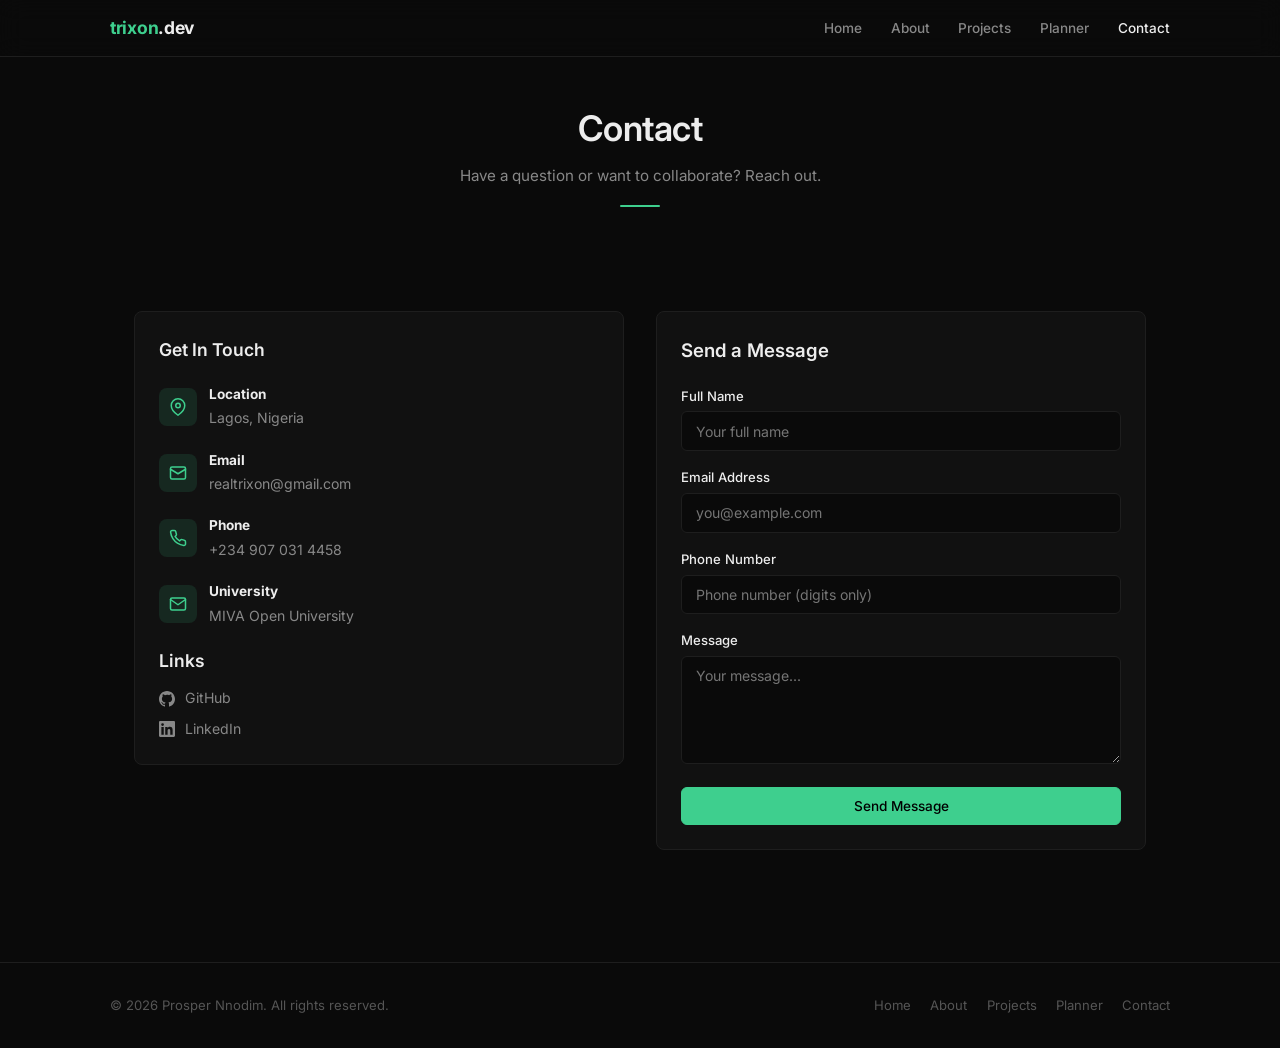
==== contact.html @ 30e281c2 "Initial commit of responsive portfolio" ====
<!DOCTYPE html>
<html lang="en">
<head>
  <meta charset="UTF-8">
  <meta name="viewport" content="width=device-width, initial-scale=1.0">
  <meta name="description" content="Contact Prosper Nnodim - send a message via the contact form.">
  <title>Prosper Nnodim | Contact</title>
  <link rel="stylesheet" href="style.css">
</head>
<body>
  <nav class="navbar" id="navbar">
    <div class="nav-container">
      <a href="index.html" class="nav-logo"><span>trixon</span>.dev</a>
      <ul class="nav-links" id="navLinks">
        <li><a href="index.html">Home</a></li>
        <li><a href="about.html">About</a></li>
        <li><a href="projects.html">Projects</a></li>
        <li><a href="planner.html">Planner</a></li>
        <li><a href="contact.html" class="active">Contact</a></li>
      </ul>
      <button class="hamburger" id="hamburger" aria-label="Toggle menu"><span></span><span></span><span></span></button>
    </div>
  </nav>

  <header class="page-hero">
    <h1>Contact</h1>
    <p>Have a question or want to collaborate? Reach out.</p>
    <div class="section-divider"></div>
  </header>

  <section class="section fade-in" id="contactSection">
    <div class="contact-grid">

      <div class="contact-info-card">
        <h3>Get In Touch</h3>

        <div class="info-item">
          <div class="info-icon">
            <svg viewBox="0 0 24 24"><path d="M21 10c0 7-9 13-9 13s-9-6-9-13a9 9 0 0 1 18 0z"/><circle cx="12" cy="10" r="3"/></svg>
          </div>
          <div>
            <strong>Location</strong>
            <p>Lagos, Nigeria</p>
          </div>
        </div>

        <div class="info-item">
          <div class="info-icon">
            <svg viewBox="0 0 24 24"><rect x="2" y="4" width="20" height="16" rx="2"/><polyline points="22,7 12,13 2,7"/></svg>
          </div>
          <div>
            <strong>Email</strong>
            <p>realtrixon@gmail.com</p>
          </div>
        </div>

        <div class="info-item">
          <div class="info-icon">
            <svg viewBox="0 0 24 24"><path d="M22 16.92v3a2 2 0 0 1-2.18 2 19.79 19.79 0 0 1-8.63-3.07 19.5 19.5 0 0 1-6-6 19.79 19.79 0 0 1-3.07-8.67A2 2 0 0 1 4.11 2h3a2 2 0 0 1 2 1.72c.127.96.361 1.903.7 2.81a2 2 0 0 1-.45 2.11L8.09 9.91a16 16 0 0 0 6 6l1.27-1.27a2 2 0 0 1 2.11-.45c.907.339 1.85.573 2.81.7A2 2 0 0 1 22 16.92z"/></svg>
          </div>
          <div>
            <strong>Phone</strong>
            <p>+234 907 031 4458</p>
          </div>
        </div>

        <div class="info-item">
          <div class="info-icon">
            <svg viewBox="0 0 24 24"><path d="M4 4h16c1.1 0 2 .9 2 2v12c0 1.1-.9 2-2 2H4c-1.1 0-2-.9-2-2V6c0-1.1.9-2 2-2z"/><polyline points="22,6 12,13 2,6"/></svg>
          </div>
          <div>
            <strong>University</strong>
            <p>MIVA Open University</p>
          </div>
        </div>

        <h3 style="margin-top:1.25rem;margin-bottom:0.75rem;">Links</h3>
        <div class="social-list">
          <a href="https://github.com/trixon-llc" target="_blank" rel="noopener" class="social-link">
            <svg viewBox="0 0 24 24" fill="currentColor" stroke="none"><path d="M12 0c-6.626 0-12 5.373-12 12 0 5.302 3.438 9.8 8.207 11.387.599.111.793-.261.793-.577v-2.234c-3.338.726-4.033-1.416-4.033-1.416-.546-1.387-1.333-1.756-1.333-1.756-1.089-.745.083-.729.083-.729 1.205.084 1.839 1.237 1.839 1.237 1.07 1.834 2.807 1.304 3.492.997.107-.775.418-1.305.762-1.604-2.665-.305-5.467-1.334-5.467-5.931 0-1.311.469-2.381 1.236-3.221-.124-.303-.535-1.524.117-3.176 0 0 1.008-.322 3.301 1.23A11.509 11.509 0 0 1 12 5.803c1.02.005 2.047.138 3.006.404 2.291-1.552 3.297-1.23 3.297-1.23.653 1.653.242 2.874.118 3.176.77.84 1.235 1.911 1.235 3.221 0 4.609-2.807 5.624-5.479 5.921.43.372.823 1.102.823 2.222v3.293c0 .319.192.694.801.576C20.566 21.797 24 17.3 24 12c0-6.627-5.373-12-12-12z"/></svg>
            GitHub
          </a>
          <a href="https://www.linkedin.com/in/trixon" target="_blank" rel="noopener" class="social-link">
            <svg viewBox="0 0 24 24" fill="currentColor" stroke="none"><path d="M20.447 20.452h-3.554v-5.569c0-1.328-.027-3.037-1.852-3.037-1.853 0-2.136 1.445-2.136 2.939v5.667H9.351V9h3.414v1.561h.046c.477-.9 1.637-1.85 3.37-1.85 3.601 0 4.267 2.37 4.267 5.455v6.286zM5.337 7.433a2.062 2.062 0 0 1-2.063-2.065 2.064 2.064 0 1 1 2.063 2.065zm1.782 13.019H3.555V9h3.564v11.452zM22.225 0H1.771C.792 0 0 .774 0 1.729v20.542C0 23.227.792 24 1.771 24h20.451C23.2 24 24 23.227 24 22.271V1.729C24 .774 23.2 0 22.222 0h.003z"/></svg>
            LinkedIn
          </a>
        </div>
      </div>

      <form class="contact-form" id="contactForm" novalidate>
        <h3 style="margin-bottom:1.25rem;">Send a Message</h3>
        <div class="form-group" id="nameGroup">
          <label for="contactName">Full Name</label>
          <input type="text" id="contactName" placeholder="Your full name" required>
          <p class="error-msg" id="nameError">Please enter your name.</p>
        </div>
        <div class="form-group" id="emailGroup">
          <label for="contactEmail">Email Address</label>
          <input type="email" id="contactEmail" placeholder="you@example.com" required>
          <p class="error-msg" id="emailError">Please enter a valid email address.</p>
        </div>
        <div class="form-group" id="phoneGroup">
          <label for="contactPhone">Phone Number</label>
          <input type="tel" id="contactPhone" placeholder="Phone number (digits only)" required>
          <p class="error-msg" id="phoneError">Phone number must contain only digits.</p>
        </div>
        <div class="form-group" id="messageGroup">
          <label for="contactMessage">Message</label>
          <textarea id="contactMessage" placeholder="Your message..." rows="5" required></textarea>
          <p class="error-msg" id="messageError">Please enter your message.</p>
        </div>
        <button type="submit" class="btn btn-primary" id="submitBtn" style="width:100%;justify-content:center;">Send Message</button>
        <div class="form-success" id="formSuccess">Message sent successfully. I'll get back to you soon.</div>
      </form>

    </div>
  </section>

  <footer class="footer">
    <div class="footer-content">
      <p class="footer-text">&copy; 2026 Prosper Nnodim. All rights reserved.</p>
      <div class="footer-links">
        <a href="index.html">Home</a><a href="about.html">About</a><a href="projects.html">Projects</a><a href="planner.html">Planner</a><a href="contact.html">Contact</a>
      </div>
    </div>
  </footer>
  <script src="script.js"></script>
</body>
</html>
---- style.css ----
@import url('https://fonts.googleapis.com/css2?family=Inter:wght@300;400;500;600;700;800&display=swap');

:root {
  --primary: #3ecf8e;
  --primary-dim: rgba(62,207,142,0.12);
  --bg: #0a0a0a;
  --bg-card: #111111;
  --bg-elevated: #171717;
  --border: #1e1e1e;
  --border-hover: #333;
  --text-1: #ededed;
  --text-2: #888;
  --text-3: #555;
  --danger: #f75f5f;
  --success: #3ecf8e;
  --warning: #f5a623;
  --font: 'Inter', -apple-system, sans-serif;
  --radius: 8px;
  --max-w: 1060px;
  --transition: all 0.2s ease;
}

*,*::before,*::after{margin:0;padding:0;box-sizing:border-box}
html{scroll-behavior:smooth;font-size:16px;overflow-x:hidden}
body{font-family:var(--font);background:var(--bg);color:var(--text-2);line-height:1.6;overflow-x:hidden}
a{color:var(--primary);text-decoration:none;transition:var(--transition)}
a:hover{opacity:0.8}
img{max-width:100%;height:auto;display:block}
ul,ol{list-style:none}
h1,h2,h3,h4{color:var(--text-1);font-weight:600}

/* Nav */
.navbar{position:fixed;top:0;left:0;width:100%;z-index:1000;background:rgba(10,10,10,0.8);backdrop-filter:blur(12px);border-bottom:1px solid var(--border);padding:0 1.5rem}
.nav-container{max-width:var(--max-w);margin:0 auto;display:flex;justify-content:space-between;align-items:center;height:56px}
.nav-logo{font-size:1.1rem;font-weight:700;color:var(--text-1);letter-spacing:-0.3px}
.nav-logo span{color:var(--primary)}
.nav-links{display:flex;gap:1.8rem;align-items:center}
.nav-links a{color:var(--text-2);font-size:0.85rem;font-weight:500;padding:0.4rem 0}
.nav-links a:hover,.nav-links a.active{color:var(--text-1);opacity:1}
.hamburger{display:none;flex-direction:column;gap:4px;cursor:pointer;background:none;border:none;padding:4px}
.hamburger span{display:block;width:20px;height:2px;background:var(--text-2);transition:var(--transition)}

/* Hero */
.hero{min-height:100vh;display:flex;align-items:center;justify-content:center;padding:80px 1.5rem 3rem;position:relative;overflow:hidden}
.hero::before{content:'';position:absolute;top:0;left:0;width:100%;height:100%;background:url('images/hero-banner.png') center/cover no-repeat;opacity:0.15;z-index:0;pointer-events:none}
.hero-content{max-width:var(--max-w);width:100%;display:grid;grid-template-columns:1fr 1fr;gap:4rem;align-items:center;position:relative;z-index:1}
.hero-text{animation:fadeUp .6s ease forwards}
.hero-greeting{color:var(--primary);font-size:0.85rem;font-weight:500;margin-bottom:0.75rem;letter-spacing:1px;text-transform:uppercase}
.hero-name{font-size:3rem;font-weight:800;color:var(--text-1);margin-bottom:0.4rem;line-height:1.1;letter-spacing:-1px}
.hero-title{font-size:1.5rem;color:var(--text-2);font-weight:500;margin-bottom:1.2rem}
.hero-bio{color:var(--text-2);font-size:0.95rem;max-width:460px;margin-bottom:1.8rem}
.hero-buttons{display:flex;gap:0.75rem;flex-wrap:wrap}
.hero-image{display:flex;justify-content:center;align-items:center;animation:fadeUp .6s .15s ease forwards;opacity:0}
.hero-image img{width:280px;height:280px;object-fit:cover;border-radius:var(--radius);border:1px solid var(--border);transition:var(--transition)}

/* Buttons */
.btn{display:inline-flex;align-items:center;justify-content:center;gap:0.4rem;padding:0.6rem 1.4rem;border-radius:6px;font-family:var(--font);font-size:0.85rem;font-weight:500;cursor:pointer;transition:var(--transition);border:1px solid transparent}
.btn-primary{background:var(--primary);color:#000;border-color:var(--primary)}
.btn-primary:hover{opacity:0.85}
.btn-outline{background:transparent;color:var(--text-1);border-color:var(--border)}
.btn-outline:hover{border-color:var(--border-hover)}
.btn-danger{background:transparent;color:var(--danger);border:1px solid rgba(247,95,95,0.3);padding:0.35rem 0.8rem;font-size:0.8rem}
.btn-danger:hover{background:rgba(247,95,95,0.08)}
.btn-success{background:var(--primary);color:#000;border-color:var(--primary);padding:0.35rem 0.8rem;font-size:0.8rem}
.btn-success:hover{opacity:0.85}

/* Sections */
.section{padding:4rem 1.5rem;max-width:var(--max-w);margin:0 auto}
.section-header{text-align:center;margin-bottom:3rem}
.section-label{color:var(--primary);font-size:0.75rem;font-weight:600;letter-spacing:2px;text-transform:uppercase;margin-bottom:0.4rem}
.section-title{font-size:2rem;margin-bottom:0.5rem;letter-spacing:-0.5px}
.section-subtitle{color:var(--text-2);font-size:0.95rem;max-width:500px;margin:0 auto}
.section-divider{width:40px;height:2px;background:var(--primary);margin:1rem auto 0;border-radius:1px}

/* Page Hero */
.page-hero{padding:100px 1.5rem 2.5rem;text-align:center}
.page-hero h1{font-size:2.2rem;margin-bottom:0.5rem;letter-spacing:-0.5px}
.page-hero p{color:var(--text-2);font-size:0.95rem;max-width:480px;margin:0 auto}

/* Cards */
.card{background:var(--bg-card);border:1px solid var(--border);border-radius:var(--radius);padding:1.5rem;transition:var(--transition)}
.card:hover{border-color:var(--border-hover)}

/* Skills */
.skills-grid{display:grid;grid-template-columns:repeat(auto-fit,minmax(280px,1fr));gap:1rem}
.skill-card{background:var(--bg-card);border:1px solid var(--border);border-radius:var(--radius);padding:1.25rem;transition:var(--transition)}
.skill-card:hover{border-color:var(--border-hover)}
.skill-card h3{font-size:0.95rem;margin-bottom:0.75rem;display:flex;align-items:center;gap:0.5rem}
.skill-bar-bg{background:var(--border);border-radius:20px;height:4px;overflow:hidden;margin-top:0.35rem}
.skill-bar{height:100%;background:var(--primary);border-radius:20px;width:0;transition:width 1.2s ease}
.skill-name{display:flex;justify-content:space-between;font-size:0.82rem;color:var(--text-2);margin-bottom:0.2rem}

/* Projects */
.projects-grid{display:grid;grid-template-columns:repeat(auto-fit,minmax(300px,1fr));gap:1.25rem}
.project-card{background:var(--bg-card);border:1px solid var(--border);border-radius:var(--radius);overflow:hidden;transition:var(--transition)}
.project-card:hover{border-color:var(--border-hover)}
.project-image{width:100%;aspect-ratio:16/9;overflow:hidden}
.project-image img{width:100%;height:100%;object-fit:cover}
.project-info{padding:1.25rem}
.project-info h3{font-size:1.1rem;margin-bottom:0.5rem}
.project-info p{color:var(--text-2);font-size:0.88rem;margin-bottom:0.75rem}
.project-tags{display:flex;flex-wrap:wrap;gap:0.4rem;margin-bottom:1rem}
.tag{background:var(--primary-dim);color:var(--primary);padding:0.15rem 0.6rem;border-radius:4px;font-size:0.75rem;font-weight:500}
.project-links{display:flex;gap:1rem}
.project-links a{color:var(--text-2);font-size:0.85rem}
.project-links a:hover{color:var(--text-1)}

/* Planner */
.planner-container{max-width:660px;margin:0 auto}
.task-input-group{display:flex;gap:0.5rem;margin-bottom:1.5rem;flex-wrap:wrap}
.task-input-group input,.task-input-group select{flex:1;min-width:160px;padding:0.65rem 1rem;border:1px solid var(--border);border-radius:6px;background:var(--bg-card);color:var(--text-1);font-family:var(--font);font-size:0.88rem;transition:var(--transition)}
.task-input-group input:focus,.task-input-group select:focus{outline:none;border-color:var(--primary)}
.task-input-group input::placeholder{color:var(--text-3)}
.task-stats{display:flex;gap:1rem;margin-bottom:1.5rem;flex-wrap:wrap}
.stat-card{flex:1;min-width:120px;background:var(--bg-card);border:1px solid var(--border);border-radius:var(--radius);padding:1rem;text-align:center}
.stat-card .stat-number{font-size:1.75rem;font-weight:700;color:var(--primary)}
.stat-card .stat-label{font-size:0.78rem;color:var(--text-2)}
.task-filters{display:flex;gap:0.5rem;margin-bottom:1.25rem;flex-wrap:wrap}
.filter-btn{padding:0.45rem 1.1rem;border:1px solid #333;border-radius:20px;background:transparent;color:var(--text-2);font-family:var(--font);font-size:0.8rem;cursor:pointer;transition:var(--transition)}
.filter-btn:hover{color:var(--text-1);border-color:var(--text-2)}
.filter-btn.active{background:var(--primary-dim);color:var(--primary);border-color:var(--primary)}
.task-list{display:flex;flex-direction:column;gap:0.5rem}
.task-item{display:flex;align-items:center;gap:0.75rem;background:var(--bg-card);border:1px solid var(--border);border-radius:6px;padding:0.8rem 1rem;transition:var(--transition);animation:slideIn .25s ease}
.task-item.completed .task-text{text-decoration:line-through;opacity:0.4}
.task-checkbox{width:20px;height:20px;border:1.5px solid var(--border-hover);border-radius:50%;cursor:pointer;display:flex;align-items:center;justify-content:center;flex-shrink:0;transition:var(--transition)}
.task-checkbox:hover{border-color:var(--primary)}
.task-item.completed .task-checkbox{background:var(--primary);border-color:var(--primary)}
.task-item.completed .task-checkbox::after{content:'✓';color:#000;font-size:0.7rem;font-weight:700}
.task-text{flex:1;font-size:0.88rem;color:var(--text-1)}
.task-priority{padding:0.15rem 0.5rem;border-radius:4px;font-size:0.7rem;font-weight:600}
.priority-high{background:rgba(247,95,95,0.1);color:var(--danger)}
.priority-medium{background:rgba(245,166,35,0.1);color:var(--warning)}
.priority-low{background:var(--primary-dim);color:var(--primary)}
.task-delete{background:none;border:none;color:var(--text-3);cursor:pointer;font-size:1rem;padding:0.2rem;transition:var(--transition);font-family:var(--font)}
.task-delete:hover{color:var(--danger)}
.empty-state{text-align:center;padding:2.5rem;color:var(--text-3)}
.empty-state .empty-icon{font-size:2.5rem;margin-bottom:0.75rem}

/* Contact */
.contact-grid{display:grid;grid-template-columns:1fr 1fr;gap:2rem;align-items:start}
.contact-info-card{background:var(--bg-card);border:1px solid var(--border);border-radius:var(--radius);padding:1.5rem}
.contact-info-card h3{font-size:1.1rem;margin-bottom:1.25rem}
.info-item{display:flex;align-items:center;gap:0.75rem;margin-bottom:1.25rem}
.info-icon{width:38px;height:38px;background:var(--primary-dim);border-radius:8px;display:flex;align-items:center;justify-content:center;flex-shrink:0}
.info-icon svg{width:18px;height:18px;stroke:var(--primary);fill:none;stroke-width:2;stroke-linecap:round;stroke-linejoin:round}
.info-item p{color:var(--text-2);font-size:0.88rem}
.info-item strong{color:var(--text-1);display:block;margin-bottom:0.1rem;font-size:0.85rem}
.contact-form{background:var(--bg-card);border:1px solid var(--border);border-radius:var(--radius);padding:1.5rem}
.form-group{margin-bottom:1rem}
.form-group label{display:block;font-size:0.82rem;font-weight:500;color:var(--text-1);margin-bottom:0.3rem}
.form-group input,.form-group textarea{width:100%;padding:0.65rem 0.85rem;border:1px solid var(--border);border-radius:6px;background:var(--bg);color:var(--text-1);font-family:var(--font);font-size:0.88rem;transition:var(--transition)}
.form-group textarea{resize:vertical;min-height:100px}
.form-group input:focus,.form-group textarea:focus{outline:none;border-color:var(--primary)}
.form-group .error-msg{color:var(--danger);font-size:0.75rem;margin-top:0.2rem;display:none}
.form-group.error input,.form-group.error textarea{border-color:var(--danger)}
.form-group.error .error-msg{display:block}
.form-success{background:var(--primary-dim);border:1px solid var(--primary);border-radius:6px;padding:0.85rem;text-align:center;color:var(--primary);display:none;margin-top:0.75rem;font-size:0.88rem;animation:fadeUp .3s ease}

/* Tables */
.info-table{width:100%;border-collapse:collapse;margin:1rem 0}
.info-table th,.info-table td{padding:0.7rem 1rem;text-align:left;border-bottom:1px solid var(--border)}
.info-table th{color:var(--text-2);font-weight:600;font-size:0.75rem;text-transform:uppercase;letter-spacing:1px}
.info-table td{color:var(--text-2);font-size:0.88rem}

/* Table Container for Mobile */
.table-container{width:100%;overflow-x:auto;-webkit-overflow-scrolling:touch}

/* Footer */
.footer{border-top:1px solid var(--border);padding:2rem 1.5rem;margin-top:3rem}
.footer-content{max-width:var(--max-w);margin:0 auto;display:flex;justify-content:space-between;align-items:center;flex-wrap:wrap;gap:1rem}
.footer-text{color:var(--text-3);font-size:0.82rem}
.footer-links{display:flex;gap:1.2rem}
.footer-links a{color:var(--text-3);font-size:0.82rem}
.footer-links a:hover{color:var(--text-2)}

/* Social links */
.social-list{display:flex;flex-direction:column;gap:0.5rem}
.social-link{display:flex;align-items:center;gap:0.6rem;color:var(--text-2);font-size:0.88rem;transition:var(--transition)}
.social-link:hover{color:var(--text-1)}
.social-link svg{width:16px;height:16px;flex-shrink:0}

/* Animations */
@keyframes fadeUp{from{opacity:0;transform:translateY(20px)}to{opacity:1;transform:translateY(0)}}
@keyframes slideIn{from{opacity:0;transform:translateX(-10px)}to{opacity:1;transform:translateX(0)}}
.fade-in{opacity:0;transform:translateY(15px);transition:opacity .5s ease,transform .5s ease}
.fade-in.visible{opacity:1;transform:translateY(0)}

/* Video */
.video-container{border-radius:var(--radius);overflow:hidden;border:1px solid var(--border);background:var(--bg-card)}

/* Responsive */
@media(max-width:768px){
.hamburger{display:flex}
.nav-links{position:fixed;top:56px;right:-100%;width:65%;height:calc(100vh - 56px);background:var(--bg-card);flex-direction:column;padding:1.5rem;gap:1.2rem;transition:var(--transition);border-left:1px solid var(--border)}
.nav-links.open{right:0}
.hero-content{grid-template-columns:1fr;text-align:center;gap:2rem}
.hero-image{grid-row:1}
.hero-text{grid-row:2}
.hero-name{font-size:2.2rem}
.hero-title{font-size:1.2rem}
.hero-bio{margin:0 auto 1.5rem}
.hero-buttons{justify-content:center}
.hero-image img{width:200px;height:200px}
.section-title{font-size:1.6rem}
.skills-grid{grid-template-columns:1fr}
.projects-grid{grid-template-columns:repeat(auto-fit,minmax(280px,1fr));gap:1.5rem}
.project-card{display:flex;flex-direction:column;height:100%}
.project-info{display:flex;flex-direction:column;flex-grow:1}
.project-links{margin-top:auto;padding-top:0.5rem}
.project-links a{padding:0.4rem 0;display:inline-block}
.contact-grid{grid-template-columns:1fr}
.task-input-group{flex-direction:column}
.task-stats{flex-direction:column}
.footer-content{flex-direction:column;text-align:center}
}
@media(max-width:480px){
.hero-name{font-size:1.8rem}
.page-hero h1{font-size:1.8rem}
.section{padding:2.5rem 1rem}
}
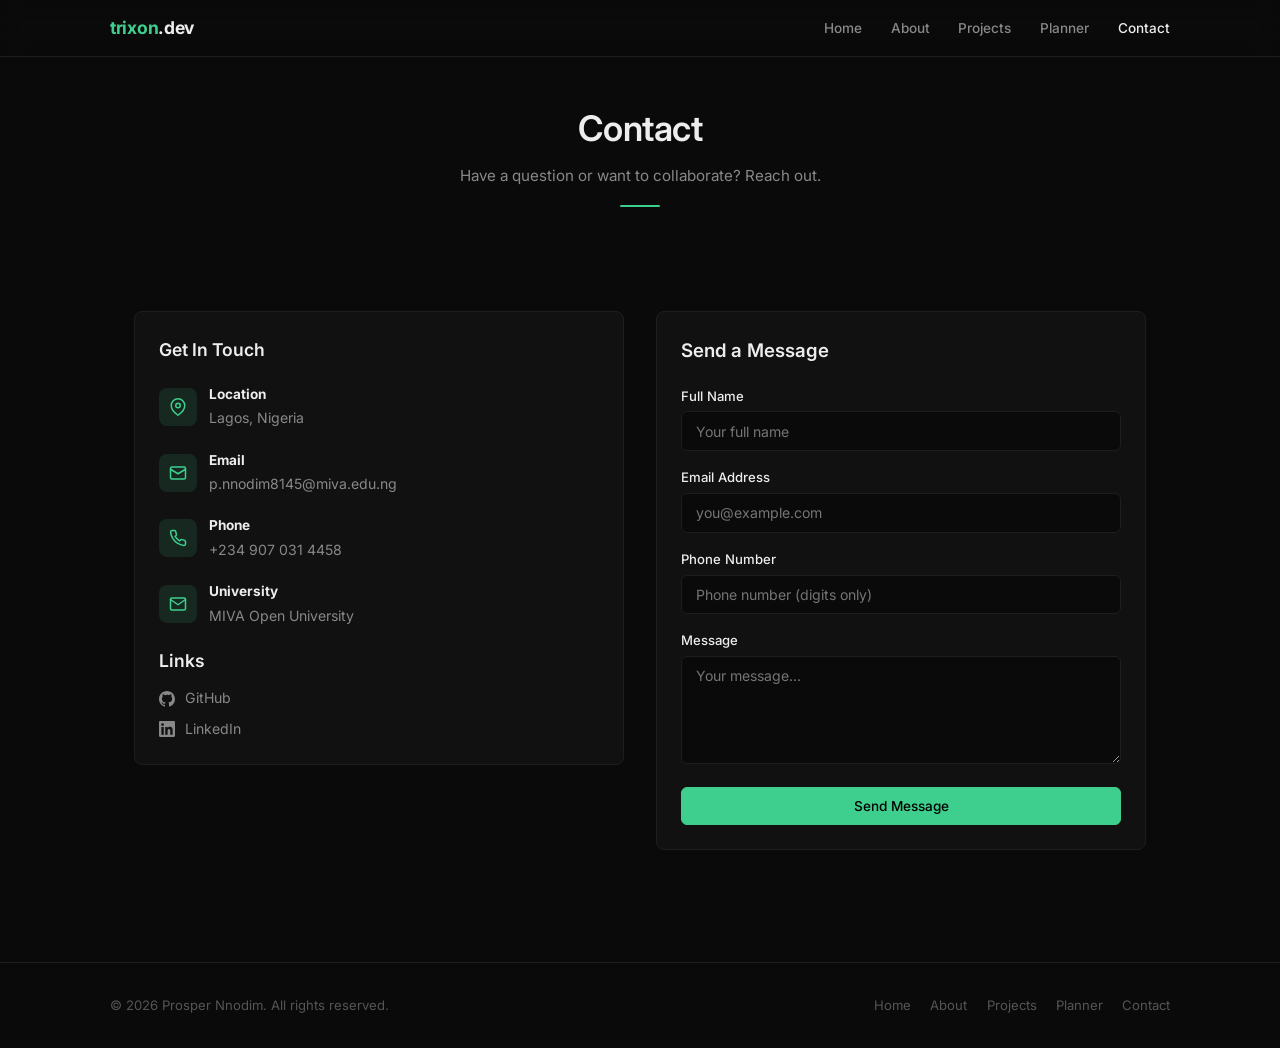
==== commit e093c12e: "modified docs" ====
--- a/contact.html
+++ b/contact.html
@@ -1,5 +1,6 @@
 <!DOCTYPE html>
 <html lang="en">
+
 <head>
   <meta charset="UTF-8">
   <meta name="viewport" content="width=device-width, initial-scale=1.0">
@@ -7,6 +8,7 @@
   <title>Prosper Nnodim | Contact</title>
   <link rel="stylesheet" href="style.css">
 </head>
+
 <body>
   <nav class="navbar" id="navbar">
     <div class="nav-container">
@@ -36,7 +38,10 @@
 
         <div class="info-item">
           <div class="info-icon">
-            <svg viewBox="0 0 24 24"><path d="M21 10c0 7-9 13-9 13s-9-6-9-13a9 9 0 0 1 18 0z"/><circle cx="12" cy="10" r="3"/></svg>
+            <svg viewBox="0 0 24 24">
+              <path d="M21 10c0 7-9 13-9 13s-9-6-9-13a9 9 0 0 1 18 0z" />
+              <circle cx="12" cy="10" r="3" />
+            </svg>
           </div>
           <div>
             <strong>Location</strong>
@@ -46,17 +51,23 @@
 
         <div class="info-item">
           <div class="info-icon">
-            <svg viewBox="0 0 24 24"><rect x="2" y="4" width="20" height="16" rx="2"/><polyline points="22,7 12,13 2,7"/></svg>
+            <svg viewBox="0 0 24 24">
+              <rect x="2" y="4" width="20" height="16" rx="2" />
+              <polyline points="22,7 12,13 2,7" />
+            </svg>
           </div>
           <div>
             <strong>Email</strong>
-            <p>realtrixon@gmail.com</p>
+            <p>p.nnodim8145@miva.edu.ng</p>
           </div>
         </div>
 
         <div class="info-item">
           <div class="info-icon">
-            <svg viewBox="0 0 24 24"><path d="M22 16.92v3a2 2 0 0 1-2.18 2 19.79 19.79 0 0 1-8.63-3.07 19.5 19.5 0 0 1-6-6 19.79 19.79 0 0 1-3.07-8.67A2 2 0 0 1 4.11 2h3a2 2 0 0 1 2 1.72c.127.96.361 1.903.7 2.81a2 2 0 0 1-.45 2.11L8.09 9.91a16 16 0 0 0 6 6l1.27-1.27a2 2 0 0 1 2.11-.45c.907.339 1.85.573 2.81.7A2 2 0 0 1 22 16.92z"/></svg>
+            <svg viewBox="0 0 24 24">
+              <path
+                d="M22 16.92v3a2 2 0 0 1-2.18 2 19.79 19.79 0 0 1-8.63-3.07 19.5 19.5 0 0 1-6-6 19.79 19.79 0 0 1-3.07-8.67A2 2 0 0 1 4.11 2h3a2 2 0 0 1 2 1.72c.127.96.361 1.903.7 2.81a2 2 0 0 1-.45 2.11L8.09 9.91a16 16 0 0 0 6 6l1.27-1.27a2 2 0 0 1 2.11-.45c.907.339 1.85.573 2.81.7A2 2 0 0 1 22 16.92z" />
+            </svg>
           </div>
           <div>
             <strong>Phone</strong>
@@ -66,7 +77,10 @@
 
         <div class="info-item">
           <div class="info-icon">
-            <svg viewBox="0 0 24 24"><path d="M4 4h16c1.1 0 2 .9 2 2v12c0 1.1-.9 2-2 2H4c-1.1 0-2-.9-2-2V6c0-1.1.9-2 2-2z"/><polyline points="22,6 12,13 2,6"/></svg>
+            <svg viewBox="0 0 24 24">
+              <path d="M4 4h16c1.1 0 2 .9 2 2v12c0 1.1-.9 2-2 2H4c-1.1 0-2-.9-2-2V6c0-1.1.9-2 2-2z" />
+              <polyline points="22,6 12,13 2,6" />
+            </svg>
           </div>
           <div>
             <strong>University</strong>
@@ -77,11 +91,17 @@
         <h3 style="margin-top:1.25rem;margin-bottom:0.75rem;">Links</h3>
         <div class="social-list">
           <a href="https://github.com/trixon-llc" target="_blank" rel="noopener" class="social-link">
-            <svg viewBox="0 0 24 24" fill="currentColor" stroke="none"><path d="M12 0c-6.626 0-12 5.373-12 12 0 5.302 3.438 9.8 8.207 11.387.599.111.793-.261.793-.577v-2.234c-3.338.726-4.033-1.416-4.033-1.416-.546-1.387-1.333-1.756-1.333-1.756-1.089-.745.083-.729.083-.729 1.205.084 1.839 1.237 1.839 1.237 1.07 1.834 2.807 1.304 3.492.997.107-.775.418-1.305.762-1.604-2.665-.305-5.467-1.334-5.467-5.931 0-1.311.469-2.381 1.236-3.221-.124-.303-.535-1.524.117-3.176 0 0 1.008-.322 3.301 1.23A11.509 11.509 0 0 1 12 5.803c1.02.005 2.047.138 3.006.404 2.291-1.552 3.297-1.23 3.297-1.23.653 1.653.242 2.874.118 3.176.77.84 1.235 1.911 1.235 3.221 0 4.609-2.807 5.624-5.479 5.921.43.372.823 1.102.823 2.222v3.293c0 .319.192.694.801.576C20.566 21.797 24 17.3 24 12c0-6.627-5.373-12-12-12z"/></svg>
+            <svg viewBox="0 0 24 24" fill="currentColor" stroke="none">
+              <path
+                d="M12 0c-6.626 0-12 5.373-12 12 0 5.302 3.438 9.8 8.207 11.387.599.111.793-.261.793-.577v-2.234c-3.338.726-4.033-1.416-4.033-1.416-.546-1.387-1.333-1.756-1.333-1.756-1.089-.745.083-.729.083-.729 1.205.084 1.839 1.237 1.839 1.237 1.07 1.834 2.807 1.304 3.492.997.107-.775.418-1.305.762-1.604-2.665-.305-5.467-1.334-5.467-5.931 0-1.311.469-2.381 1.236-3.221-.124-.303-.535-1.524.117-3.176 0 0 1.008-.322 3.301 1.23A11.509 11.509 0 0 1 12 5.803c1.02.005 2.047.138 3.006.404 2.291-1.552 3.297-1.23 3.297-1.23.653 1.653.242 2.874.118 3.176.77.84 1.235 1.911 1.235 3.221 0 4.609-2.807 5.624-5.479 5.921.43.372.823 1.102.823 2.222v3.293c0 .319.192.694.801.576C20.566 21.797 24 17.3 24 12c0-6.627-5.373-12-12-12z" />
+            </svg>
             GitHub
           </a>
           <a href="https://www.linkedin.com/in/trixon" target="_blank" rel="noopener" class="social-link">
-            <svg viewBox="0 0 24 24" fill="currentColor" stroke="none"><path d="M20.447 20.452h-3.554v-5.569c0-1.328-.027-3.037-1.852-3.037-1.853 0-2.136 1.445-2.136 2.939v5.667H9.351V9h3.414v1.561h.046c.477-.9 1.637-1.85 3.37-1.85 3.601 0 4.267 2.37 4.267 5.455v6.286zM5.337 7.433a2.062 2.062 0 0 1-2.063-2.065 2.064 2.064 0 1 1 2.063 2.065zm1.782 13.019H3.555V9h3.564v11.452zM22.225 0H1.771C.792 0 0 .774 0 1.729v20.542C0 23.227.792 24 1.771 24h20.451C23.2 24 24 23.227 24 22.271V1.729C24 .774 23.2 0 22.222 0h.003z"/></svg>
+            <svg viewBox="0 0 24 24" fill="currentColor" stroke="none">
+              <path
+                d="M20.447 20.452h-3.554v-5.569c0-1.328-.027-3.037-1.852-3.037-1.853 0-2.136 1.445-2.136 2.939v5.667H9.351V9h3.414v1.561h.046c.477-.9 1.637-1.85 3.37-1.85 3.601 0 4.267 2.37 4.267 5.455v6.286zM5.337 7.433a2.062 2.062 0 0 1-2.063-2.065 2.064 2.064 0 1 1 2.063 2.065zm1.782 13.019H3.555V9h3.564v11.452zM22.225 0H1.771C.792 0 0 .774 0 1.729v20.542C0 23.227.792 24 1.771 24h20.451C23.2 24 24 23.227 24 22.271V1.729C24 .774 23.2 0 22.222 0h.003z" />
+            </svg>
             LinkedIn
           </a>
         </div>
@@ -109,7 +129,8 @@
           <textarea id="contactMessage" placeholder="Your message..." rows="5" required></textarea>
           <p class="error-msg" id="messageError">Please enter your message.</p>
         </div>
-        <button type="submit" class="btn btn-primary" id="submitBtn" style="width:100%;justify-content:center;">Send Message</button>
+        <button type="submit" class="btn btn-primary" id="submitBtn" style="width:100%;justify-content:center;">Send
+          Message</button>
         <div class="form-success" id="formSuccess">Message sent successfully. I'll get back to you soon.</div>
       </form>
 
@@ -120,10 +141,12 @@
     <div class="footer-content">
       <p class="footer-text">&copy; 2026 Prosper Nnodim. All rights reserved.</p>
       <div class="footer-links">
-        <a href="index.html">Home</a><a href="about.html">About</a><a href="projects.html">Projects</a><a href="planner.html">Planner</a><a href="contact.html">Contact</a>
+        <a href="index.html">Home</a><a href="about.html">About</a><a href="projects.html">Projects</a><a
+          href="planner.html">Planner</a><a href="contact.html">Contact</a>
       </div>
     </div>
   </footer>
   <script src="script.js"></script>
 </body>
-</html>
+
+</html>
